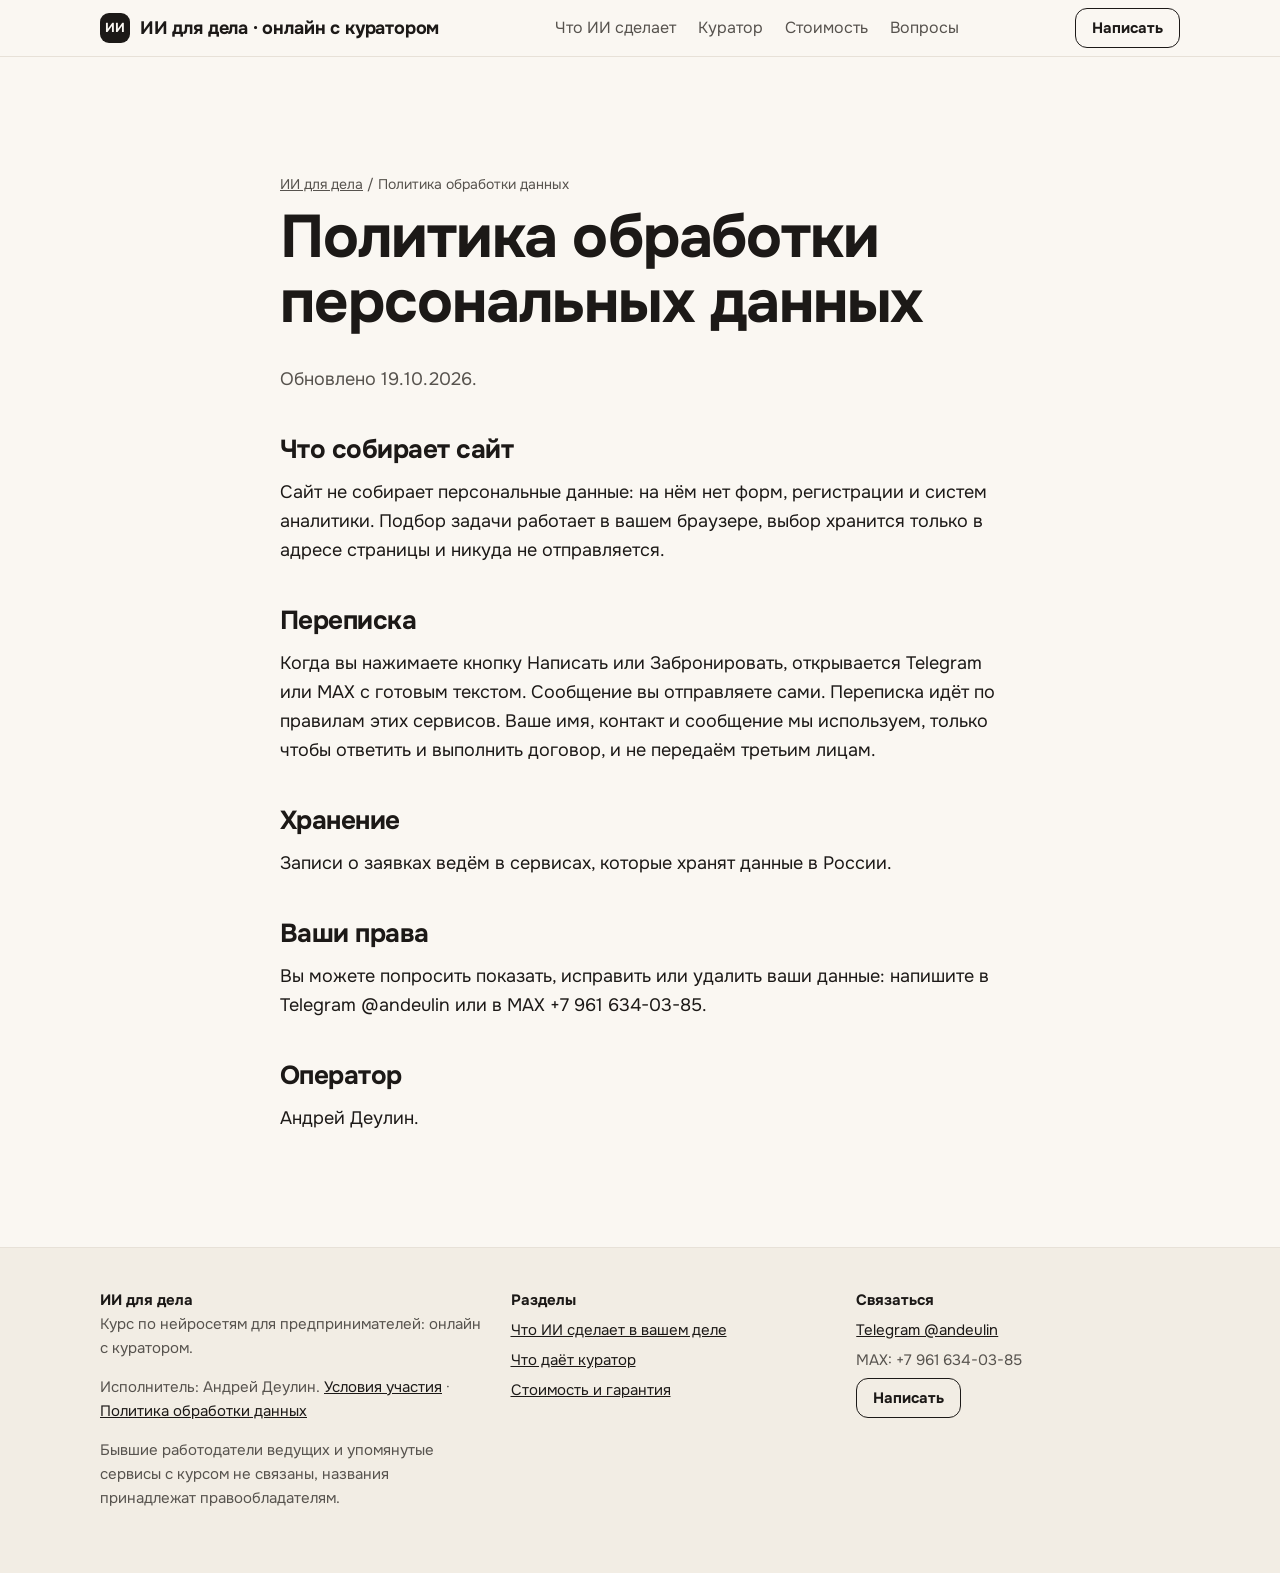
==== politika/index.html @ fcc63b19 "Сборка сайта 19.10.2026 Исходники в закрытом репозитории AnDeulin/School-AI.  Co-Authored-By: Claude" ====
<!doctype html>
<html lang="ru">
<head>
<meta charset="utf-8">
<meta name="viewport" content="width=device-width, initial-scale=1, viewport-fit=cover">
<title>Политика обработки персональных данных | ИИ для дела</title>
<meta name="description" content="Как сайт обращается с персональными данными.">
<link rel="canonical" href="https://andeulin.github.io/ii-dlya-dela-moskva/politika/">
<meta property="og:type" content="website">
<meta property="og:locale" content="ru_RU">
<meta property="og:title" content="Политика обработки персональных данных | ИИ для дела">
<meta property="og:description" content="Как сайт обращается с персональными данными.">
<meta property="og:url" content="https://andeulin.github.io/ii-dlya-dela-moskva/politika/">
<meta name="theme-color" content="#FAF7F2">
<link rel="icon" href="../assets/favicon.svg" type="image/svg+xml">
<link rel="preload" href="../assets/fonts/onest-cyrillic.woff2" as="font" type="font/woff2" crossorigin>
<link rel="stylesheet" href="../assets/site.css">

</head>
<body>
<a class="sr" href="#main">К содержанию</a>
<header class="hdr"><div class="wrap"><a class="logo" href="../"><span class="logo-mark">ИИ</span>ИИ для дела · онлайн с куратором</a><nav class="nav" aria-label="Разделы"><a href="#podbor">Что ИИ сделает</a><a href="#kurator">Куратор</a><a href="#price">Стоимость</a><a href="#faq">Вопросы</a></nav><button type="button" class="btn btn-line btn-sm" data-write="Здравствуйте, Андрей! Вопрос про курс ИИ для дела: " data-where="header">Написать</button></div></header>
<main id="main">
<section class="sec"><div class="wrap narrow doc">
<div class="crumbs"><a href="../">ИИ для дела</a> / Политика обработки данных</div>
<h1>Политика обработки персональных данных</h1>
<p class="muted">Обновлено 19.10.2026.</p>
<h2>Что собирает сайт</h2><p>Сайт не собирает персональные данные: на нём нет форм, регистрации и систем аналитики. Подбор задачи работает в вашем браузере, выбор хранится только в адресе страницы и никуда не отправляется.</p>
<h2>Переписка</h2><p>Когда вы нажимаете кнопку Написать или Забронировать, открывается Telegram или MAX с готовым текстом. Сообщение вы отправляете сами. Переписка идёт по правилам этих сервисов. Ваше имя, контакт и сообщение мы используем, только чтобы ответить и выполнить договор, и не передаём третьим лицам.</p>
<h2>Хранение</h2><p>Записи о заявках ведём в сервисах, которые хранят данные в России.</p>
<h2>Ваши права</h2><p>Вы можете попросить показать, исправить или удалить ваши данные: напишите в Telegram @andeulin или в MAX +7 961 634-03-85.</p>
<h2>Оператор</h2><p>Андрей Деулин.</p>
</div></section>
</main>
<footer class="ftr"><div class="wrap ftr-grid">
<div><p><b>ИИ для дела</b><br>Курс по нейросетям для предпринимателей: онлайн с куратором.</p>
<p>Исполнитель: Андрей Деулин. <a href="../usloviya/">Условия участия</a> · <a href="../politika/">Политика обработки данных</a></p>
<p class="small">Бывшие работодатели ведущих и упомянутые сервисы с курсом не связаны, названия принадлежат правообладателям.</p></div>
<div><b>Разделы</b><ul><li><a href="#podbor">Что ИИ сделает в вашем деле</a></li><li><a href="#kurator">Что даёт куратор</a></li><li><a href="#price">Стоимость и гарантия</a></li></ul></div>
<div><b>Связаться</b><ul><li><a href="https://t.me/andeulin" target="_blank" rel="noopener">Telegram @andeulin</a></li><li>MAX: +7 961 634-03-85</li><li><button type="button" class="btn btn-line btn-sm" data-write="Здравствуйте, Андрей! Вопрос про курс ИИ для дела: " data-where="footer">Написать</button></li></ul></div>
</div></footer>
<div class="dock" aria-hidden="false"><button type="button" class="btn btn-main" data-write="Здравствуйте, Андрей! Хочу на онлайн-курс ИИ для дела с куратором, старт 23 ноября. Моя задача: " data-where="dock">Забронировать место</button><button type="button" class="btn btn-line btn-chat" data-write="Здравствуйте, Андрей! Вопрос про курс ИИ для дела: " data-where="dock" aria-label="Написать"><svg class="ic" width="22" height="22" viewBox="0 0 24 24" fill="none" stroke="currentColor" stroke-width="1.8" stroke-linecap="round" stroke-linejoin="round" aria-hidden="true"><path d="M21 12a8 8 0 0 1-11.6 7.1L4 20l1-4.6A8 8 0 1 1 21 12z"/></svg></button></div>
<div class="sheet-bg"></div>
<div class="sheet" role="dialog" aria-modal="true" aria-label="Написать" aria-hidden="true">
<button class="x" type="button" aria-label="Закрыть">×</button>
<h3>Напишите Андрею</h3>
<p class="small muted">Отвечаем лично. Текст сообщения уже готов, допишите свою задачу.</p>
<div class="msg"></div>
<div class="row">
<a class="btn btn-main js-tg" href="https://t.me/andeulin" target="_blank" rel="noopener"><svg width="20" height="20" viewBox="0 0 24 24" fill="currentColor" aria-hidden="true"><path d="M21.4 4.3 2.9 11.4c-1.3.5-1.2 1.2-.2 1.5l4.7 1.5 1.8 5.6c.2.6.4.8.9.8.4 0 .6-.2.9-.4l2.3-2.2 4.7 3.5c.9.5 1.5.2 1.7-.8l3.1-14.5c.3-1.3-.5-1.9-1.4-1.6zM9.3 14.3l8.4-7.6c.4-.3-.1-.5-.6-.2L7.5 13.5l-.1.1"/></svg> Написать в Telegram</a>
<button class="btn btn-line js-max" type="button">Написать в MAX</button>
</div>
<div class="max-info">Текст скопирован. В MAX найдите контакт по номеру <b>+7 961 634-03-85</b> и вставьте сообщение. <button class="linkbtn js-copy-phone" type="button">Скопировать номер</button></div>
</div>
<script>window.SITE={"tg": "andeulin", "maxPhone": "+79616340385", "maxPhoneView": "+7 961 634-03-85", "site": "msk", "defaultText": "Здравствуйте, Андрей! Вопрос про курс ИИ для дела: ", "courseTitle": "Довести до работы с куратором: 6 встреч", "courseText": "39 000 ₽, онлайн небольшой группой с 23 ноября: помогаем на занятии, проверяем каждое задание, отвечаем в чате. Возврат 100% по гарантии.", "writePrefix": "Здравствуйте, Андрей! Подобрал на сайте ИИ для дела (Москва, с куратором)", "taskBase": "https://andeulin.github.io/ii-dlya-dela/zadachi/"};</script>
<script src="../assets/site.js" defer></script>
</body>
</html>
---- assets/site.css ----
/* ИИ для дела. Концепция «Рабочий стол предпринимателя»: тёплая бумага, тёмные чернила, один терракотовый цвет покупки. */
@font-face{font-family:Onest;font-style:normal;font-weight:100 900;font-display:swap;src:url(fonts/onest-cyrillic.woff2) format("woff2");unicode-range:U+0301,U+0400-045F,U+0490-0491,U+04B0-04B1,U+2116}
@font-face{font-family:Onest;font-style:normal;font-weight:100 900;font-display:swap;src:url(fonts/onest-latin.woff2) format("woff2");unicode-range:U+0000-00FF,U+0131,U+0152-0153,U+02BB-02BC,U+02C6,U+02DA,U+02DC,U+0304,U+0308,U+0329,U+2000-206F,U+20AC,U+2122,U+2191,U+2193,U+2212,U+2215,U+FEFF,U+FFFD}
@font-face{font-family:OnestFallback;src:local("Arial");size-adjust:104%;ascent-override:94%;descent-override:24%}

:root{
  color-scheme:light;
  --paper:#FAF7F2; --paper-2:#F2EDE4; --card:#FFFFFF; --line:#E7E1D8;
  --ink:#1C1917; --ink-2:#57534E; --accent:#C2410C; --accent-hover:#9A3412;
  --ok:#166534; --marker:#FDE68A; --dark:#1C1917; --dark-ink:#F5F0E8; --dark-ink-2:#B8AFA4;
  --r-btn:12px; --r-card:16px; --r-panel:24px;
  --shadow:0 1px 2px rgba(28,25,23,.06),0 12px 32px rgba(28,25,23,.10);
  --wrap:1120px; --pad:20px;
  --f:Onest,OnestFallback,Arial,sans-serif;
}
*{box-sizing:border-box}
html{-webkit-text-size-adjust:100%;scroll-behavior:smooth}
@media (prefers-reduced-motion:reduce){html{scroll-behavior:auto}*{transition:none!important;animation:none!important}}
body{margin:0;background:var(--paper);color:var(--ink);font:400 17px/1.55 var(--f);overflow-x:hidden}
@media (min-width:900px){body{font-size:18px;line-height:1.6}}
img,svg{max-width:100%;display:block}
a{color:var(--accent)}
a:hover{color:var(--accent-hover)}
:focus-visible{outline:3px solid var(--accent);outline-offset:2px;border-radius:6px}
.wrap{max-width:var(--wrap);margin:0 auto;padding:0 var(--pad)}
.narrow{max-width:760px}
h1,h2,h3{font-weight:700;letter-spacing:-.02em;margin:0 0 .5em}
h1{font-size:clamp(34px,6vw,60px);line-height:1.08}
h2{font-size:clamp(27px,4vw,42px);line-height:1.15}
h3{font-size:clamp(20px,2.2vw,24px);line-height:1.3;letter-spacing:-.01em}
p{margin:0 0 1em}
.muted{color:var(--ink-2)}
.small{font-size:15px}
mark{background:var(--marker);color:inherit;padding:0 .15em;border-radius:3px}
.sec{padding:56px 0}
@media (min-width:900px){.sec{padding:96px 0}}
.sec.alt{background:var(--paper-2)}
.eyebrow{display:inline-block;font-size:15px;font-weight:700;color:var(--ink-2);letter-spacing:.02em;margin-bottom:14px}
.lead{font-size:clamp(18px,2vw,21px);color:var(--ink);max-width:62ch}

/* Шапка */
.hdr{position:sticky;top:0;z-index:30;background:rgba(250,247,242,.92);backdrop-filter:saturate(1.2) blur(8px);border-bottom:1px solid var(--line)}
.hdr .wrap{display:flex;align-items:center;justify-content:space-between;height:56px;gap:12px}
.logo{display:flex;align-items:center;gap:10px;font-weight:700;font-size:18px;color:var(--ink);text-decoration:none;letter-spacing:-.01em}
.logo-mark{width:30px;height:30px;border-radius:9px;background:var(--ink);color:var(--paper);display:grid;place-items:center;font-size:13px;font-weight:700}
.nav{display:none;gap:22px}
.nav a{color:var(--ink-2);text-decoration:none;font-size:16px}
.nav a:hover{color:var(--ink)}
@media (min-width:900px){.nav{display:flex}}

/* Кнопки */
.btn{display:inline-flex;align-items:center;justify-content:center;gap:10px;min-height:52px;padding:0 22px;border-radius:var(--r-btn);font:700 17px/1.2 var(--f);text-decoration:none;cursor:pointer;border:1.5px solid transparent;transition:background .15s,transform .15s,color .15s;text-align:center}
.btn:active{transform:translateY(1px)}
.btn-main{background:var(--accent);color:#fff}
.btn-main:hover{background:var(--accent-hover);color:#fff}
.btn-line{background:transparent;border-color:var(--ink);color:var(--ink)}
.btn-line:hover{background:var(--ink);color:var(--paper)}
.btn-sm{min-height:40px;padding:0 16px;font-size:15px}
.btn-block{width:100%}
@media (min-width:600px){.btn-block{width:auto}}
.btn .arr{transition:transform .15s}
.btn:hover .arr{transform:translateX(3px)}
.linkbtn{background:none;border:0;padding:0;font:inherit;color:var(--accent);text-decoration:underline;cursor:pointer}

/* Первый экран */
.hero{padding:28px 0 40px}
@media (min-width:900px){.hero{padding:64px 0 72px}}
.hero-grid{display:grid;gap:36px}
@media (min-width:980px){.hero-grid{grid-template-columns:1.15fr .85fr;align-items:center;gap:56px}}
.hero .lead{margin-bottom:22px}
.chips{display:flex;flex-wrap:wrap;gap:8px;margin:0 0 22px;padding:0;list-style:none}
.chip{display:inline-flex;align-items:center;gap:7px;padding:8px 13px;border-radius:999px;background:var(--paper-2);font-size:15px;line-height:1.2}
.chip b{font-weight:700}
.chip.dark{background:var(--dark);color:var(--dark-ink)}
.chip .ok{color:var(--ok)}
.cta-row{display:flex;flex-direction:column;gap:10px;margin-bottom:12px}
@media (min-width:600px){.cta-row{flex-direction:row;flex-wrap:wrap}}
.guar-line{font-size:15px;color:var(--ink-2);margin:0}
.guar-line details{display:inline}
.guar-line summary{display:inline;cursor:pointer;color:var(--ink);text-decoration:underline}
.guar-line summary::-webkit-details-marker{display:none}
.guar-pop{margin-top:10px;padding:14px 16px;background:var(--card);border:1px solid var(--line);border-radius:var(--r-card);color:var(--ink);font-size:15px}

/* Карточки форматов */
.formats{display:grid;gap:12px;margin-top:26px}
@media (min-width:600px){.formats{grid-template-columns:1fr 1fr}}
.fmt{display:block;padding:18px 18px 16px;background:var(--card);border:1px solid var(--line);border-radius:var(--r-card);text-decoration:none;color:var(--ink);transition:border-color .15s,transform .15s}
.fmt:hover{border-color:var(--ink);transform:translateY(-2px);color:var(--ink)}
.fmt-top{display:flex;justify-content:space-between;align-items:baseline;gap:8px;margin-bottom:6px}
.fmt-name{font-weight:700;font-size:18px}
.fmt-date{font-size:15px;color:var(--accent);font-weight:700;white-space:nowrap}
.fmt p{margin:0;color:var(--ink-2);font-size:15px}
.fmt .more{display:inline-block;margin-top:10px;font-weight:700;font-size:15px;color:var(--ink)}

/* Макеты «рабочего стола» */
.desk{position:relative;padding-bottom:140px}
.mock{background:var(--card);border:1px solid var(--line);border-radius:var(--r-card);box-shadow:var(--shadow);padding:14px 16px;font-size:15px}
.mock-chat{max-width:340px;margin-left:auto}
.mock-title{display:flex;align-items:center;gap:8px;font-weight:700;font-size:14px;color:var(--ink-2);margin-bottom:10px}
.mock-title .dot{width:8px;height:8px;border-radius:50%;background:var(--ok)}
.bub{padding:9px 12px;border-radius:14px;margin:6px 0;max-width:86%;line-height:1.35}
.bub.in{background:var(--paper-2);border-bottom-left-radius:4px}
.bub.out{background:#FFF1E8;margin-left:auto;border-bottom-right-radius:4px}
.bub-btns{display:flex;gap:6px;margin-top:8px}
.bub-btns span{flex:1;text-align:center;padding:6px 8px;border:1px solid var(--line);border-radius:10px;font-size:13px;font-weight:700;background:#fff}
.mock-sum{position:absolute;left:-14px;bottom:0;width:250px;transform:rotate(-2.5deg)}
.mock-sum table{width:100%;border-collapse:collapse;font-size:14px}
.mock-sum td{padding:4px 0;border-bottom:1px dashed var(--line)}
.mock-sum td:last-child{text-align:right;font-weight:700;font-variant-numeric:tabular-nums}
.up{color:var(--ok)}.dn{color:var(--accent)}
.mock-note{position:absolute;right:8px;bottom:-12px;background:var(--marker);padding:8px 12px;border-radius:10px;font-size:14px;font-weight:700;transform:rotate(2deg)}
@media (max-width:979px){.desk{padding-bottom:0;display:grid;gap:14px}.mock-sum,.mock-note{position:static;transform:none;width:auto}.mock-chat{margin:0}}

/* Как это просто: три шага */
.steps3{display:grid;gap:12px;margin-top:22px}
@media (min-width:800px){.steps3{grid-template-columns:repeat(3,1fr)}}
.step{background:var(--card);border:1px solid var(--line);border-radius:var(--r-card);padding:18px}
.step-n{display:inline-grid;place-items:center;width:30px;height:30px;border-radius:50%;background:var(--ink);color:var(--paper);font-weight:700;font-size:15px;margin-bottom:10px}
.step q{display:block;quotes:none;margin-top:8px;padding:10px 12px;background:var(--paper-2);border-radius:10px;font-size:15px}

/* Подбор */
.picker{background:var(--card);border:1px solid var(--line);border-radius:var(--r-panel);padding:22px 18px;margin-top:26px}
@media (min-width:800px){.picker{padding:32px}}
.pk-head{display:flex;justify-content:space-between;align-items:center;gap:10px;margin-bottom:8px;font-size:15px;color:var(--ink-2)}
.pk-bar{height:4px;background:var(--paper-2);border-radius:4px;overflow:hidden;margin-bottom:18px}
.pk-bar i{display:block;height:100%;width:33%;background:var(--accent);transition:width .25s}
.pk-q{font-size:22px;font-weight:700;margin:0 0 6px;letter-spacing:-.01em}
.pk-hint{font-size:15px;color:var(--ink-2);margin:0 0 16px}
.pk-opts{display:grid;grid-template-columns:1fr 1fr;gap:8px}
@media (min-width:800px){.pk-opts{grid-template-columns:repeat(3,1fr)}}
.opt{display:flex;align-items:center;gap:10px;min-height:52px;padding:10px 14px;border:1.5px solid var(--line);border-radius:14px;background:var(--paper);font:400 16px/1.25 var(--f);color:var(--ink);cursor:pointer;text-align:left;transition:border-color .15s,background .15s}
.opt:hover{border-color:var(--ink)}
.opt[aria-pressed=true]{border-color:var(--accent);background:#FFF1E8}
.opt .ic{flex:0 0 22px;color:var(--ink-2)}
.pk-nav{display:flex;justify-content:space-between;align-items:center;gap:12px;margin-top:18px}
.pk-res{display:none}
.pk-res.on{display:block}
.res-card{border:1px solid var(--line);border-radius:var(--r-card);padding:18px;margin:12px 0;background:var(--paper)}
.res-card h3{margin-bottom:6px}
.layer{margin-top:14px;padding-top:14px;border-top:1px dashed var(--line)}
.layer-t{font-size:14px;font-weight:700;letter-spacing:.03em;color:var(--ink-2);margin-bottom:6px}
.layer ol{margin:0;padding-left:20px}
.layer details summary{cursor:pointer;font-size:14px;font-weight:700;letter-spacing:.03em;color:var(--accent);list-style:none}
.layer details summary::-webkit-details-marker{display:none}
.layer details summary::after{content:" ▾"}
.layer details[open] summary::after{content:" ▴"}
.layer details[open] summary{margin-bottom:8px}
.layer li{margin:4px 0}
.prompt{position:relative;margin-top:10px;padding:12px 14px 44px;background:#fff;border:1px solid var(--line);border-radius:12px;font-size:15px;line-height:1.45}
.prompt .copy{position:absolute;right:10px;bottom:8px}
.errs{font-size:15px;color:var(--ink-2)}
.errs b{color:var(--accent)}
.course-box{margin-top:18px;padding:18px;border-radius:var(--r-card);background:var(--dark);color:var(--dark-ink)}
.course-box p{color:var(--dark-ink-2)}
.course-box .btn-line{border-color:var(--dark-ink);color:var(--dark-ink)}
.course-box .btn-line:hover{background:var(--dark-ink);color:var(--dark)}

/* Карточки задач */
.cards{display:grid;gap:12px;margin-top:22px}
@media (min-width:700px){.cards{grid-template-columns:1fr 1fr}}
@media (min-width:1000px){.cards{grid-template-columns:repeat(3,1fr)}}
.card{display:flex;flex-direction:column;background:var(--card);border:1px solid var(--line);border-radius:var(--r-card);padding:18px;text-decoration:none;color:var(--ink);transition:border-color .15s,transform .15s}
a.card:hover{border-color:var(--ink);transform:translateY(-2px);color:var(--ink)}
.card h3{font-size:19px;margin-bottom:6px}
.card p{font-size:15px;color:var(--ink-2);margin:0 0 10px}
.tags{display:flex;flex-wrap:wrap;gap:6px;margin-bottom:10px}
.tag{font-size:13px;padding:3px 9px;border-radius:999px;background:var(--paper-2);color:var(--ink-2)}
.tag.ok{background:#E8F3EC;color:var(--ok);font-weight:700}
.card .go{margin-top:auto;font-weight:700;font-size:15px}

/* Истории-вырезки */
.cuts{display:grid;gap:12px;margin-top:22px}
@media (min-width:800px){.cuts{grid-template-columns:repeat(3,1fr)}}
.cut{background:var(--card);border:1px solid var(--line);border-left:3px solid var(--ok);border-radius:var(--r-card);padding:16px 18px}
.cut-src{font-size:12px;letter-spacing:.06em;text-transform:uppercase;color:var(--ink-2);margin-bottom:8px}
.cut-src a{color:var(--ink-2)}
.cut h3{font-size:18px;margin-bottom:6px}
.cut p{font-size:15px;margin:0 0 8px}
.cut .who{font-size:13px;color:var(--ink-2);margin:0}
.cut.anti{border-left-color:var(--accent)}
.note{font-size:15px;color:var(--ink-2);margin-top:14px}

/* План встреч */
.plan{list-style:none;margin:22px 0 0;padding:0;counter-reset:m}
.plan li{position:relative;padding:14px 0 14px 54px;border-bottom:1px solid var(--line)}
.plan li::before{counter-increment:m;content:counter(m);position:absolute;left:0;top:12px;width:36px;height:36px;border-radius:50%;border:1.5px solid var(--ink);display:grid;place-items:center;font-weight:700}
.plan b{display:block}
.plan span{font-size:15px;color:var(--ink-2)}
.qa-mini{display:grid;gap:12px;margin-top:24px}
@media (min-width:800px){.qa-mini{grid-template-columns:repeat(3,1fr)}}
.qa-mini div{background:var(--card);border:1px solid var(--line);border-radius:var(--r-card);padding:16px}
.qa-mini b{display:block;margin-bottom:4px}
.qa-mini p{margin:0;font-size:15px;color:var(--ink-2)}

/* Ведущий */
.lead-card{display:grid;gap:18px;align-items:center;background:var(--card);border:1px solid var(--line);border-radius:var(--r-panel);padding:22px}
@media (min-width:800px){.lead-card{grid-template-columns:120px 1fr;padding:28px}}
.ava{width:96px;height:96px;border-radius:50%;background:var(--paper-2);display:grid;place-items:center;font-size:30px;font-weight:700;color:var(--ink-2);border:1px solid var(--line)}
@media (min-width:800px){.ava{width:120px;height:120px}}

/* Цена */
.price{background:var(--dark);color:var(--dark-ink);border-radius:var(--r-panel);padding:24px 20px;display:grid;gap:24px}
@media (min-width:900px){.price{grid-template-columns:1.1fr .9fr;padding:40px;gap:40px}}
.price h2{color:var(--dark-ink)}
.price .muted{color:var(--dark-ink-2)}
.sum{font-size:clamp(44px,6vw,64px);font-weight:700;letter-spacing:-.02em;font-variant-numeric:tabular-nums;line-height:1}
.sum small{font-size:18px;font-weight:400;color:var(--dark-ink-2);letter-spacing:0}
.inc{list-style:none;padding:0;margin:18px 0}
.inc li{position:relative;padding:6px 0 6px 28px;color:var(--dark-ink)}
.inc li::before{content:"";position:absolute;left:0;top:13px;width:16px;height:9px;border-left:2.5px solid #7BC99A;border-bottom:2.5px solid #7BC99A;transform:rotate(-45deg)}
.dates{display:grid;gap:8px;margin:18px 0;font-size:16px}
.dates div{display:grid;grid-template-columns:minmax(96px,38%) 1fr;gap:12px;border-bottom:1px solid #3A3430;padding-bottom:8px}
.dates b{color:var(--dark-ink)}
.dates span{color:var(--dark-ink-2);text-align:right}
.guar{position:relative;background:var(--paper);color:var(--ink);border-radius:var(--r-card);padding:22px 20px 20px}
.stamp{float:right;margin:-8px -6px 10px 12px;width:76px;height:76px;border-radius:50%;border:2px solid var(--ok);color:var(--ok);display:grid;place-items:center;text-align:center;font-size:12px;font-weight:700;line-height:1.1;transform:rotate(-12deg)}
.stamp b{display:block;font-size:20px}
.guar ol{padding-left:20px;margin:8px 0 12px}
.guar li{margin:6px 0;font-size:16px}
.price .btn-line{border-color:var(--dark-ink);color:var(--dark-ink)}
.price .btn-line:hover{background:var(--dark-ink);color:var(--dark)}

/* Вопросы */
.faq{margin-top:22px;border-top:1px solid var(--line)}
.faq details{border-bottom:1px solid var(--line)}
.faq summary{list-style:none;cursor:pointer;padding:18px 44px 18px 0;position:relative;font-weight:700;font-size:18px}
.faq summary::-webkit-details-marker{display:none}
.faq summary::after{content:"";position:absolute;right:6px;top:50%;width:14px;height:14px;margin-top:-7px;background:linear-gradient(var(--ink),var(--ink)) center/14px 2px no-repeat,linear-gradient(var(--ink),var(--ink)) center/2px 14px no-repeat;transition:transform .2s}
.faq details[open] summary::after{transform:rotate(45deg)}
.faq .ans{padding:0 0 18px;color:var(--ink-2);max-width:68ch}
.faq .ans p:last-child{margin:0}

/* Финал, подвал */
.final{text-align:left}
.ftr{background:var(--paper-2);border-top:1px solid var(--line);padding:40px 0 120px;font-size:15px;color:var(--ink-2)}
@media (min-width:900px){.ftr{padding-bottom:48px}}
.ftr-grid{display:grid;gap:22px}
@media (min-width:800px){.ftr-grid{grid-template-columns:1.2fr 1fr 1fr}}
.ftr a{color:var(--ink)}
.ftr b{color:var(--ink)}
.ftr ul{list-style:none;padding:0;margin:0}
.ftr li{margin:6px 0}

/* Прилипающая полоса на телефоне */
.dock{position:fixed;left:0;right:0;bottom:0;z-index:40;display:flex;gap:8px;padding:10px var(--pad) calc(10px + env(safe-area-inset-bottom));background:rgba(250,247,242,.96);border-top:1px solid var(--line);transform:translateY(110%);transition:transform .2s}
.dock.on{transform:none}
.dock .btn{flex:1;min-height:48px}
.dock .btn-chat{flex:0 0 auto;width:56px;padding:0}
@media (min-width:900px){.dock{display:none}}

/* Шторка «Написать» */
.sheet-bg{position:fixed;inset:0;z-index:50;background:rgba(28,25,23,.45);display:none}
.sheet-bg.on{display:block}
.sheet{visibility:hidden;position:fixed;z-index:51;left:0;right:0;bottom:0;background:var(--paper);border-radius:var(--r-panel) var(--r-panel) 0 0;padding:22px var(--pad) calc(22px + env(safe-area-inset-bottom));transform:translateY(105%);transition:transform .22s;max-height:90vh;overflow:auto}
.sheet.on{transform:none;visibility:visible}
@media (min-width:700px){.sheet{left:50%;right:auto;bottom:auto;top:50%;width:520px;border-radius:var(--r-panel);transform:translate(-50%,-40%);opacity:0;pointer-events:none;transition:transform .2s,opacity .2s}.sheet.on{transform:translate(-50%,-50%);opacity:1;pointer-events:auto}}
.sheet h3{margin-bottom:6px}
.sheet .msg{background:var(--card);border:1px solid var(--line);border-radius:12px;padding:12px 14px;font-size:15px;margin:12px 0}
.sheet .row{display:grid;gap:8px;margin-top:12px}
.sheet .x{position:absolute;right:14px;top:12px;width:40px;height:40px;border:0;background:transparent;font-size:26px;cursor:pointer;color:var(--ink-2)}
.max-info{display:none;margin-top:10px;padding:12px 14px;background:var(--paper-2);border-radius:12px;font-size:15px}
.max-info.on{display:block}
.toast{position:fixed;z-index:60;left:50%;bottom:90px;transform:translateX(-50%);background:var(--ink);color:var(--paper);padding:10px 16px;border-radius:12px;font-size:15px;opacity:0;transition:opacity .2s;pointer-events:none}
.toast.on{opacity:1}

/* Страница задачи и текстовые страницы */
.crumbs{font-size:14px;color:var(--ink-2);margin:20px 0 10px}
.crumbs a{color:var(--ink-2)}
.task-hero{padding:8px 0 24px}
.box{background:var(--card);border:1px solid var(--line);border-radius:var(--r-card);padding:20px;margin:16px 0}
.box h2{font-size:24px}
.doc h2{font-size:26px;margin-top:1.6em}
.doc ul,.doc ol{padding-left:22px}
.doc li{margin:6px 0}
.filters{display:flex;flex-wrap:wrap;gap:8px;margin:18px 0}
.filters .opt{min-height:40px;padding:6px 12px;font-size:15px}
.hide{display:none!important}
.sr{position:absolute;width:1px;height:1px;overflow:hidden;clip:rect(0 0 0 0)}
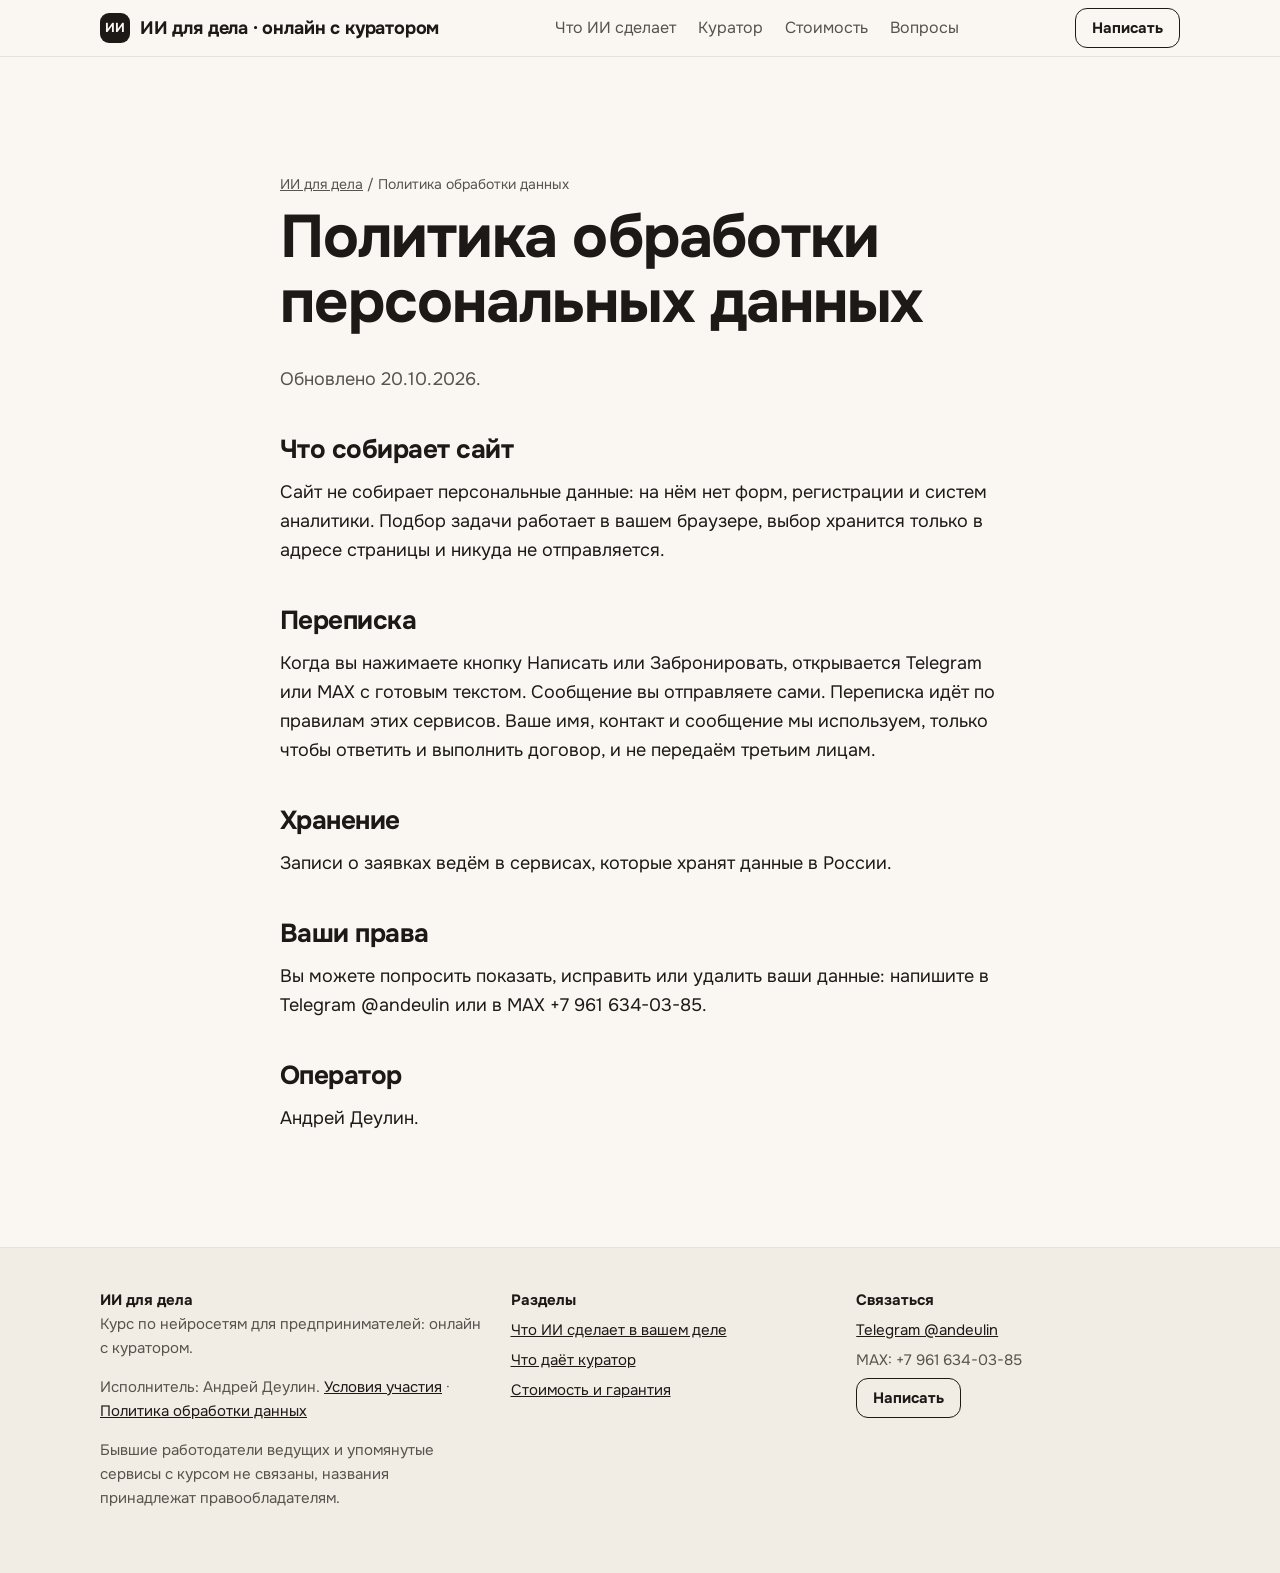
==== commit 2cb0cb53: "Сборка сайта 20.10.2026 Исходники в закрытом репозитории AnDeulin/School-AI.  Co-Authored-By: Claude" ====
--- a/politika/index.html
+++ b/politika/index.html
@@ -24,7 +24,7 @@
 <section class="sec"><div class="wrap narrow doc">
 <div class="crumbs"><a href="../">ИИ для дела</a> / Политика обработки данных</div>
 <h1>Политика обработки персональных данных</h1>
-<p class="muted">Обновлено 19.10.2026.</p>
+<p class="muted">Обновлено 20.10.2026.</p>
 <h2>Что собирает сайт</h2><p>Сайт не собирает персональные данные: на нём нет форм, регистрации и систем аналитики. Подбор задачи работает в вашем браузере, выбор хранится только в адресе страницы и никуда не отправляется.</p>
 <h2>Переписка</h2><p>Когда вы нажимаете кнопку Написать или Забронировать, открывается Telegram или MAX с готовым текстом. Сообщение вы отправляете сами. Переписка идёт по правилам этих сервисов. Ваше имя, контакт и сообщение мы используем, только чтобы ответить и выполнить договор, и не передаём третьим лицам.</p>
 <h2>Хранение</h2><p>Записи о заявках ведём в сервисах, которые хранят данные в России.</p>
--- a/assets/site.css
+++ b/assets/site.css
@@ -193,10 +193,16 @@
 .qa-mini p{margin:0;font-size:15px;color:var(--ink-2)}
 
 /* Ведущий */
-.lead-card{display:grid;gap:18px;align-items:center;background:var(--card);border:1px solid var(--line);border-radius:var(--r-panel);padding:22px}
-@media (min-width:800px){.lead-card{grid-template-columns:120px 1fr;padding:28px}}
-.ava{width:96px;height:96px;border-radius:50%;background:var(--paper-2);display:grid;place-items:center;font-size:30px;font-weight:700;color:var(--ink-2);border:1px solid var(--line)}
-@media (min-width:800px){.ava{width:120px;height:120px}}
+.leads{display:grid;gap:16px}
+@media (min-width:900px){.leads{grid-template-columns:1fr 1fr}}
+.lead-card{background:var(--card);border:1px solid var(--line);border-radius:var(--r-panel);padding:22px}
+@media (min-width:800px){.lead-card{padding:28px}}
+.lead-top{display:flex;align-items:center;gap:16px;margin-bottom:14px}
+.lead-top h3{margin:0 0 4px}
+.ava{width:88px;height:88px;border-radius:50%;object-fit:cover;flex:none;background:var(--paper-2);border:1px solid var(--line)}
+.role{display:inline-block;font-size:14px;font-weight:700;color:var(--ok)}
+.lead-card p{margin:0}
+.lead-links{margin-top:12px!important;font-size:15px}
 
 /* Цена */
 .price{background:var(--dark);color:var(--dark-ink);border-radius:var(--r-panel);padding:24px 20px;display:grid;gap:24px}
